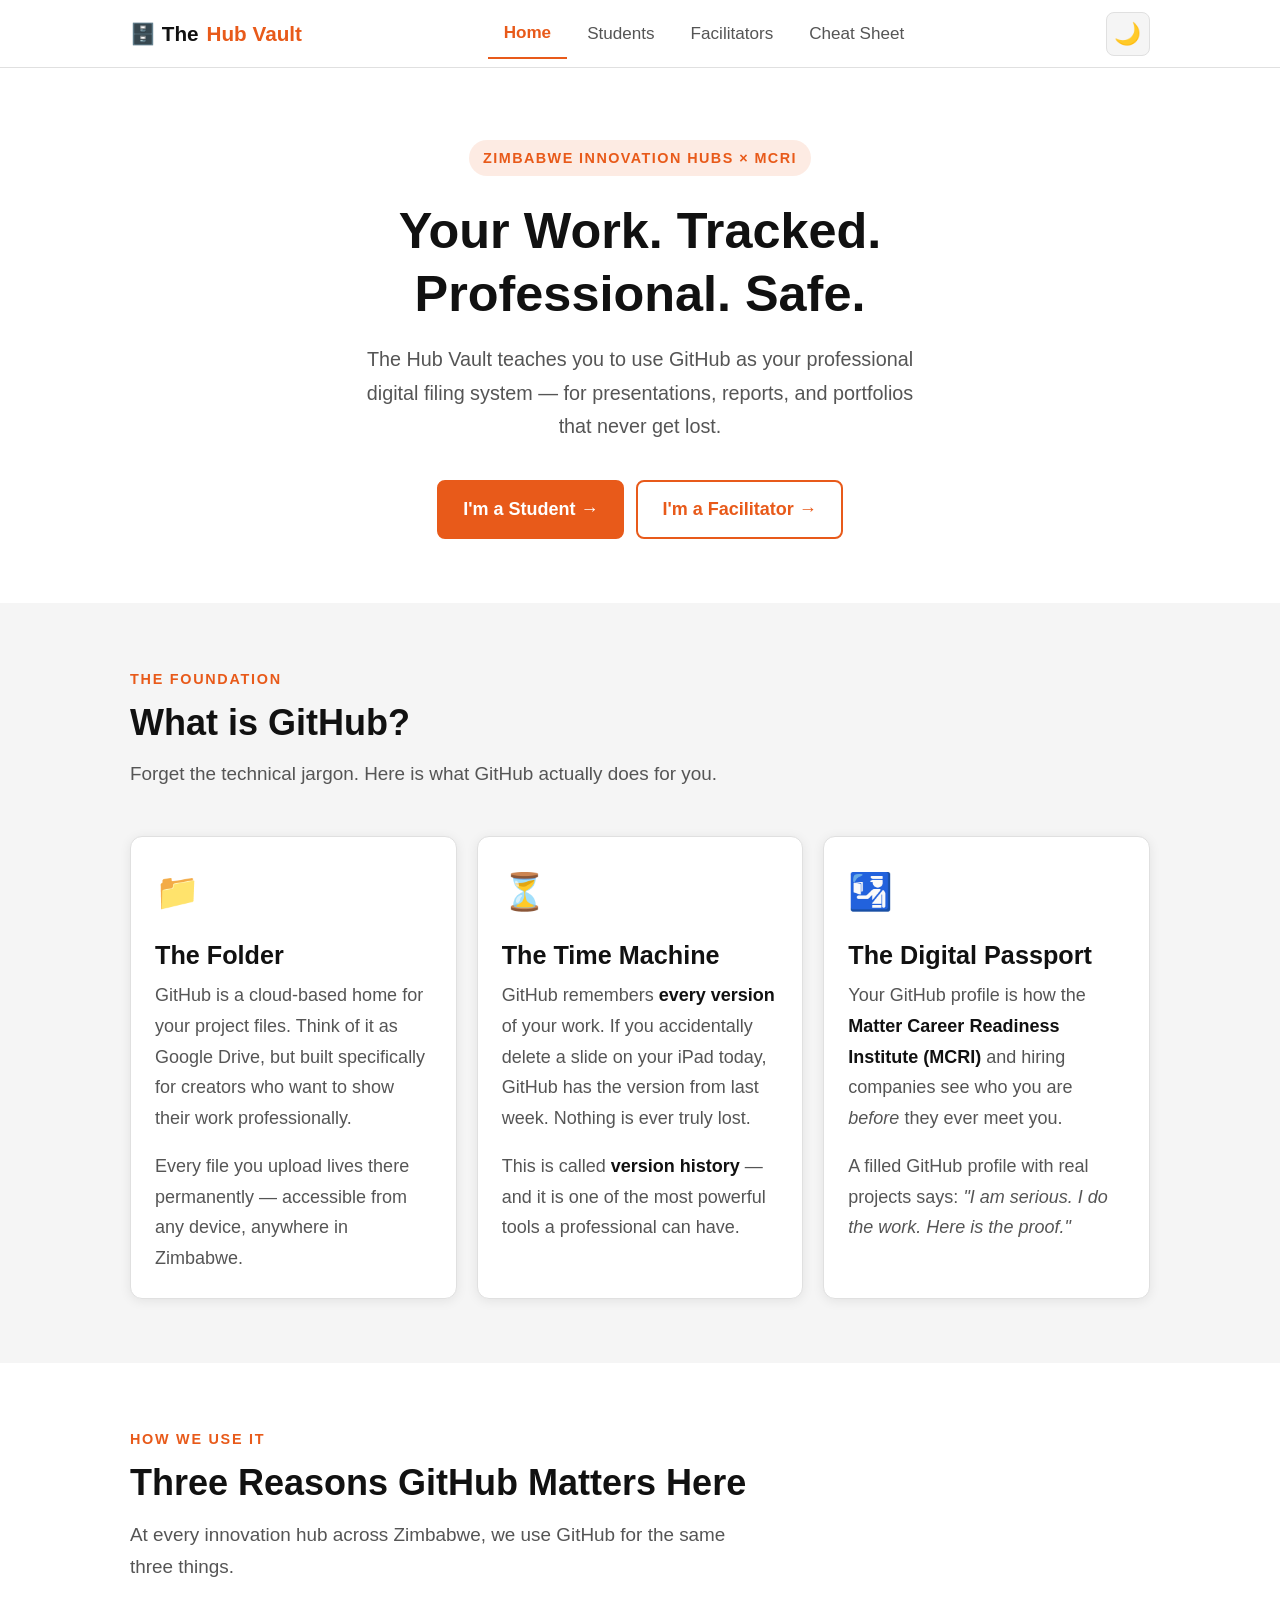
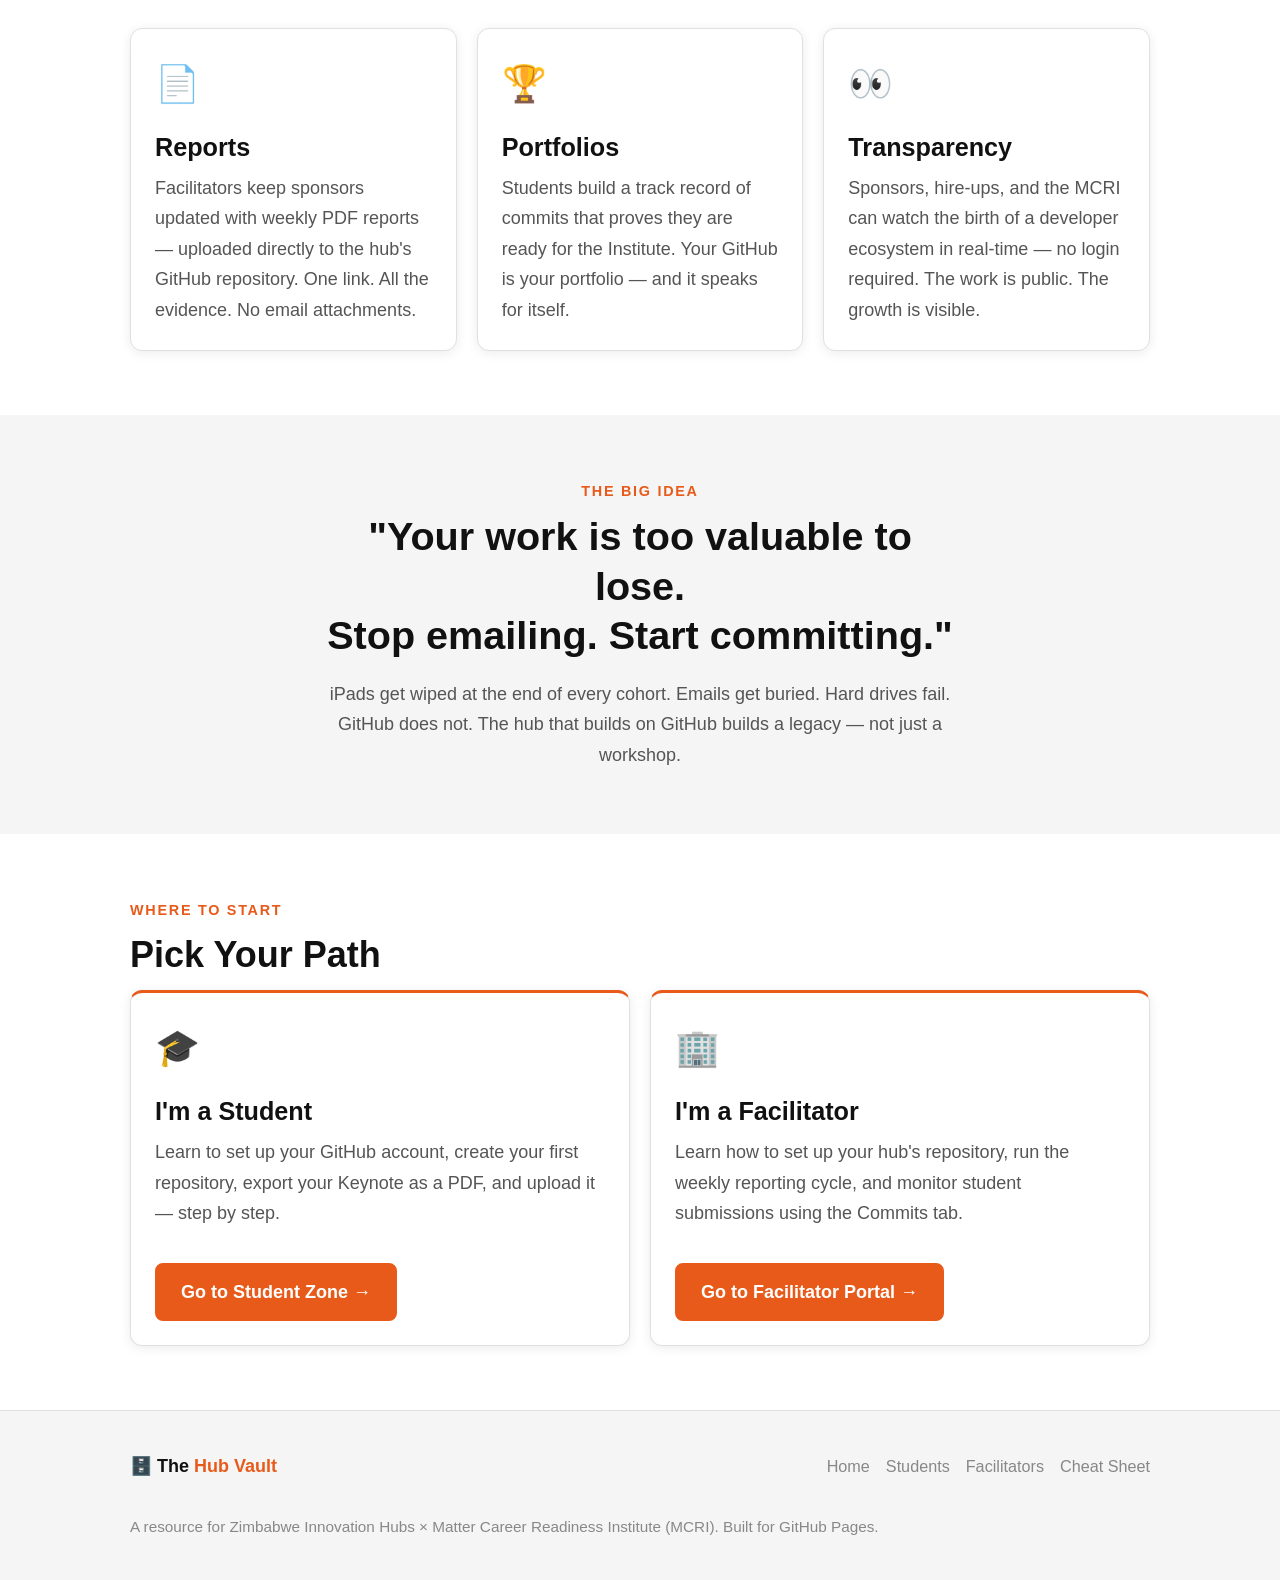
==== index.html @ 4fd66917 "First commit" ====
<!DOCTYPE html>
<html lang="en">
<head>
  <meta charset="UTF-8" />
  <meta name="viewport" content="width=device-width, initial-scale=1.0" />
  <title>The Hub Vault — Home</title>
  <meta name="description" content="The Hub Vault bridges Zimbabwe's innovation hubs with the Matter Career Readiness Institute. Learn to use GitHub as your professional digital vault." />
  <link rel="stylesheet" href="assets/css/style.css" />
  <!-- Prevent theme flash -->
  <script>
    (function(){
      var t = localStorage.getItem('hub-vault-theme') ||
              (window.matchMedia('(prefers-color-scheme: dark)').matches ? 'dark' : 'light');
      document.documentElement.setAttribute('data-theme', t);
    })();
  </script>
</head>
<body>

  <!-- ── Header ─────────────────────────────────────────── -->
  <header class="site-header">
    <div class="container nav-inner">
      <a href="index.html" class="nav-logo">
        🗄️ The <span>Hub Vault</span>
      </a>

      <nav aria-label="Main navigation">
        <ul class="nav-links">
          <li><a href="index.html">Home</a></li>
          <li><a href="student-zone.html">Students</a></li>
          <li><a href="facilitator-portal.html">Facilitators</a></li>
          <li><a href="cheat-sheet.html">Cheat Sheet</a></li>
        </ul>
      </nav>

      <div class="nav-right">
        <button class="theme-toggle" id="theme-toggle" aria-label="Toggle light/dark mode">🌙</button>
        <button class="hamburger" id="hamburger" aria-label="Open navigation" aria-expanded="false">
          <span></span><span></span><span></span>
        </button>
      </div>
    </div>

    <!-- Mobile nav -->
    <nav class="nav-mobile" id="nav-mobile" aria-label="Mobile navigation">
      <a href="index.html">🏠 Home</a>
      <a href="student-zone.html">🎓 Students</a>
      <a href="facilitator-portal.html">🏢 Facilitators</a>
      <a href="cheat-sheet.html">📋 Cheat Sheet</a>
    </nav>
  </header>

  <!-- ── Hero ───────────────────────────────────────────── -->
  <section class="hero">
    <div class="container">
      <span class="hero-eyebrow">Zimbabwe Innovation Hubs × MCRI</span>
      <h1>Your Work. Tracked.<br/>Professional. Safe.</h1>
      <p class="hero-sub">
        The Hub Vault teaches you to use GitHub as your professional digital filing system — for presentations, reports, and portfolios that never get lost.
      </p>
      <div class="hero-actions">
        <a href="student-zone.html" class="btn btn-primary">I'm a Student →</a>
        <a href="facilitator-portal.html" class="btn btn-secondary">I'm a Facilitator →</a>
      </div>
    </div>
  </section>

  <!-- ── The Foundation ─────────────────────────────────── -->
  <section class="section section-alt">
    <div class="container">
      <p class="section-label">The Foundation</p>
      <h2 class="section-title">What is GitHub?</h2>
      <p class="section-subtitle">
        Forget the technical jargon. Here is what GitHub actually does for you.
      </p>

      <div class="card-grid">

        <div class="card">
          <span class="card-icon">📁</span>
          <h3>The Folder</h3>
          <p>
            GitHub is a cloud-based home for your project files. Think of it as Google Drive, but built specifically for creators who want to show their work professionally.
          </p>
          <p>
            Every file you upload lives there permanently — accessible from any device, anywhere in Zimbabwe.
          </p>
        </div>

        <div class="card">
          <span class="card-icon">⏳</span>
          <h3>The Time Machine</h3>
          <p>
            GitHub remembers <strong>every version</strong> of your work. If you accidentally delete a slide on your iPad today, GitHub has the version from last week. Nothing is ever truly lost.
          </p>
          <p>
            This is called <strong>version history</strong> — and it is one of the most powerful tools a professional can have.
          </p>
        </div>

        <div class="card">
          <span class="card-icon">🛂</span>
          <h3>The Digital Passport</h3>
          <p>
            Your GitHub profile is how the <strong>Matter Career Readiness Institute (MCRI)</strong> and hiring companies see who you are <em>before</em> they ever meet you.
          </p>
          <p>
            A filled GitHub profile with real projects says: <em>"I am serious. I do the work. Here is the proof."</em>
          </p>
        </div>

      </div>
    </div>
  </section>

  <!-- ── How We Use It ──────────────────────────────────── -->
  <section class="section">
    <div class="container">
      <p class="section-label">How We Use It</p>
      <h2 class="section-title">Three Reasons GitHub Matters Here</h2>
      <p class="section-subtitle">
        At every innovation hub across Zimbabwe, we use GitHub for the same three things.
      </p>

      <div class="card-grid">

        <div class="card">
          <span class="card-icon">📄</span>
          <h3>Reports</h3>
          <p>
            Facilitators keep sponsors updated with weekly PDF reports — uploaded directly to the hub's GitHub repository. One link. All the evidence. No email attachments.
          </p>
        </div>

        <div class="card">
          <span class="card-icon">🏆</span>
          <h3>Portfolios</h3>
          <p>
            Students build a track record of commits that proves they are ready for the Institute. Your GitHub is your portfolio — and it speaks for itself.
          </p>
        </div>

        <div class="card">
          <span class="card-icon">👀</span>
          <h3>Transparency</h3>
          <p>
            Sponsors, hire-ups, and the MCRI can watch the birth of a developer ecosystem in real-time — no login required. The work is public. The growth is visible.
          </p>
        </div>

      </div>
    </div>
  </section>

  <!-- ── Big Idea Quote ──────────────────────────────────── -->
  <section class="section section-alt">
    <div class="container" style="text-align: center; max-width: 720px;">
      <p class="section-label">The Big Idea</p>
      <h2 style="font-size: clamp(1.4rem, 4vw, 2.2rem); margin-bottom: 1rem;">
        "Your work is too valuable to lose.<br/>
        Stop emailing. Start committing."
      </h2>
      <p>
        iPads get wiped at the end of every cohort. Emails get buried. Hard drives fail. GitHub does not. The hub that builds on GitHub builds a legacy — not just a workshop.
      </p>
    </div>
  </section>

  <!-- ── CTA Cards ───────────────────────────────────────── -->
  <section class="section">
    <div class="container">
      <p class="section-label">Where to Start</p>
      <h2 class="section-title">Pick Your Path</h2>
      <div class="card-grid-2">

        <div class="card" style="border-top: 3px solid var(--accent);">
          <span class="card-icon">🎓</span>
          <h3>I'm a Student</h3>
          <p>
            Learn to set up your GitHub account, create your first repository, export your Keynote as a PDF, and upload it — step by step.
          </p>
          <a href="student-zone.html" class="btn btn-primary" style="margin-top: 16px;">Go to Student Zone →</a>
        </div>

        <div class="card" style="border-top: 3px solid var(--accent);">
          <span class="card-icon">🏢</span>
          <h3>I'm a Facilitator</h3>
          <p>
            Learn how to set up your hub's repository, run the weekly reporting cycle, and monitor student submissions using the Commits tab.
          </p>
          <a href="facilitator-portal.html" class="btn btn-primary" style="margin-top: 16px;">Go to Facilitator Portal →</a>
        </div>

      </div>
    </div>
  </section>

  <!-- ── Footer ─────────────────────────────────────────── -->
  <footer class="site-footer">
    <div class="container">
      <div class="footer-inner">
        <div class="footer-brand">🗄️ The <span>Hub Vault</span></div>
        <ul class="footer-links">
          <li><a href="index.html">Home</a></li>
          <li><a href="student-zone.html">Students</a></li>
          <li><a href="facilitator-portal.html">Facilitators</a></li>
          <li><a href="cheat-sheet.html">Cheat Sheet</a></li>
        </ul>
        <p class="footer-copy">
          A resource for Zimbabwe Innovation Hubs × Matter Career Readiness Institute (MCRI). Built for GitHub Pages.
        </p>
      </div>
    </div>
  </footer>

  <script src="assets/js/main.js"></script>
</body>
</html>
---- assets/css/style.css ----
/* ============================================================
   THE HUB VAULT — Main Stylesheet
   Dark/Light theme, Orange accent, Mobile-first, Tap-friendly
   ============================================================ */

/* ── CSS Variables ─────────────────────────────────────────── */
:root {
  --bg-primary: #ffffff;
  --bg-secondary: #f5f5f5;
  --bg-card: #ffffff;
  --text-primary: #111111;
  --text-secondary: #555555;
  --text-muted: #888888;
  --accent: #e85a1a;
  --accent-hover: #ff6b2b;
  --accent-light: rgba(232, 90, 26, 0.12);
  --border: #e0e0e0;
  --shadow: rgba(0, 0, 0, 0.08);
  --shadow-card: 0 2px 12px rgba(0, 0, 0, 0.08);
  --radius: 12px;
  --radius-sm: 8px;
  --nav-height: 68px;
  --transition: 0.2s ease;
}

[data-theme="dark"] {
  --bg-primary: #0f0f0f;
  --bg-secondary: #1a1a1a;
  --bg-card: #242424;
  --text-primary: #f0f0f0;
  --text-secondary: #a0a0a0;
  --text-muted: #666666;
  --accent: #ff6b2b;
  --accent-hover: #ff8c55;
  --accent-light: rgba(255, 107, 43, 0.12);
  --border: #333333;
  --shadow: rgba(0, 0, 0, 0.3);
  --shadow-card: 0 2px 12px rgba(0, 0, 0, 0.3);
}

/* ── Reset & Base ──────────────────────────────────────────── */
*, *::before, *::after {
  box-sizing: border-box;
  margin: 0;
  padding: 0;
}

html {
  font-size: 18px;
  scroll-behavior: smooth;
  -webkit-text-size-adjust: 100%;
}

body {
  font-family: -apple-system, BlinkMacSystemFont, 'Segoe UI', Roboto, Helvetica, Arial, sans-serif;
  background-color: var(--bg-primary);
  color: var(--text-primary);
  line-height: 1.7;
  transition: background-color var(--transition), color var(--transition);
  min-height: 100vh;
}

img {
  max-width: 100%;
  height: auto;
  display: block;
}

a {
  color: var(--accent);
  text-decoration: none;
}

a:hover, a:focus {
  color: var(--accent-hover);
  text-decoration: underline;
}

ul, ol {
  padding-left: 1.5rem;
}

/* ── Typography ────────────────────────────────────────────── */
h1, h2, h3, h4 {
  line-height: 1.25;
  font-weight: 700;
  color: var(--text-primary);
}

h1 { font-size: clamp(1.8rem, 5vw, 2.8rem); }
h2 { font-size: clamp(1.4rem, 4vw, 2rem); }
h3 { font-size: clamp(1.1rem, 3vw, 1.4rem); }
h4 { font-size: 1.05rem; }

p { margin-bottom: 1rem; color: var(--text-secondary); }
p:last-child { margin-bottom: 0; }

strong { color: var(--text-primary); font-weight: 600; }

/* ── Layout ────────────────────────────────────────────────── */
.container {
  width: 100%;
  max-width: 1100px;
  margin: 0 auto;
  padding: 0 20px;
}

.section {
  padding: 64px 0;
}

.section-alt {
  background-color: var(--bg-secondary);
}

.section-label {
  font-size: 0.8rem;
  font-weight: 700;
  letter-spacing: 0.12em;
  text-transform: uppercase;
  color: var(--accent);
  margin-bottom: 0.5rem;
}

.section-title {
  margin-bottom: 0.75rem;
}

.section-subtitle {
  font-size: 1.05rem;
  color: var(--text-secondary);
  max-width: 640px;
  margin-bottom: 2.5rem;
}

/* ── Navigation ────────────────────────────────────────────── */
.site-header {
  position: sticky;
  top: 0;
  z-index: 100;
  height: var(--nav-height);
  background-color: var(--bg-primary);
  border-bottom: 1px solid var(--border);
  transition: background-color var(--transition), border-color var(--transition);
}

.nav-inner {
  display: flex;
  align-items: center;
  justify-content: space-between;
  height: 100%;
}

.nav-logo {
  font-size: 1.15rem;
  font-weight: 800;
  color: var(--text-primary);
  text-decoration: none;
  display: flex;
  align-items: center;
  gap: 8px;
  flex-shrink: 0;
}

.nav-logo span {
  color: var(--accent);
}

.nav-links {
  display: flex;
  align-items: center;
  gap: 4px;
  list-style: none;
  padding: 0;
  margin: 0;
}

.nav-links a {
  display: block;
  padding: 10px 16px;
  color: var(--text-secondary);
  font-weight: 500;
  font-size: 0.95rem;
  border-radius: var(--radius-sm);
  transition: color var(--transition), background-color var(--transition);
  white-space: nowrap;
  text-decoration: none;
}

.nav-links a:hover,
.nav-links a:focus {
  color: var(--accent);
  background-color: var(--accent-light);
  text-decoration: none;
}

.nav-links a.active {
  color: var(--accent);
  font-weight: 700;
  border-bottom: 2px solid var(--accent);
  border-radius: 0;
}

.nav-right {
  display: flex;
  align-items: center;
  gap: 8px;
}

/* Theme toggle button */
.theme-toggle {
  width: 44px;
  height: 44px;
  display: flex;
  align-items: center;
  justify-content: center;
  background: var(--bg-secondary);
  border: 1px solid var(--border);
  border-radius: var(--radius-sm);
  cursor: pointer;
  font-size: 1.2rem;
  transition: background-color var(--transition), border-color var(--transition);
  flex-shrink: 0;
}

.theme-toggle:hover {
  background-color: var(--accent-light);
  border-color: var(--accent);
}

/* Hamburger */
.hamburger {
  display: none;
  width: 44px;
  height: 44px;
  flex-direction: column;
  align-items: center;
  justify-content: center;
  gap: 5px;
  background: none;
  border: 1px solid var(--border);
  border-radius: var(--radius-sm);
  cursor: pointer;
  padding: 0;
}

.hamburger span {
  display: block;
  width: 22px;
  height: 2px;
  background-color: var(--text-primary);
  border-radius: 2px;
  transition: transform var(--transition), opacity var(--transition);
}

.hamburger.open span:nth-child(1) { transform: translateY(7px) rotate(45deg); }
.hamburger.open span:nth-child(2) { opacity: 0; }
.hamburger.open span:nth-child(3) { transform: translateY(-7px) rotate(-45deg); }

/* Mobile nav dropdown */
.nav-mobile {
  display: none;
  position: absolute;
  top: var(--nav-height);
  left: 0;
  right: 0;
  background-color: var(--bg-primary);
  border-bottom: 1px solid var(--border);
  padding: 12px 20px 20px;
  z-index: 99;
}

.nav-mobile.open {
  display: block;
}

.nav-mobile a {
  display: block;
  padding: 14px 16px;
  color: var(--text-secondary);
  font-weight: 500;
  font-size: 1rem;
  border-radius: var(--radius-sm);
  margin-bottom: 4px;
  transition: color var(--transition), background-color var(--transition);
  text-decoration: none;
}

.nav-mobile a:hover,
.nav-mobile a.active {
  color: var(--accent);
  background-color: var(--accent-light);
  text-decoration: none;
}

/* ── Hero ──────────────────────────────────────────────────── */
.hero {
  padding: 72px 0 64px;
  text-align: center;
}

.hero-eyebrow {
  display: inline-block;
  background-color: var(--accent-light);
  color: var(--accent);
  font-size: 0.8rem;
  font-weight: 700;
  letter-spacing: 0.1em;
  text-transform: uppercase;
  padding: 6px 14px;
  border-radius: 100px;
  margin-bottom: 1.25rem;
}

.hero h1 {
  margin-bottom: 1rem;
}

.hero-sub {
  font-size: 1.1rem;
  color: var(--text-secondary);
  max-width: 580px;
  margin: 0 auto 2rem;
}

.hero-actions {
  display: flex;
  flex-wrap: wrap;
  gap: 12px;
  justify-content: center;
}

/* ── Buttons ───────────────────────────────────────────────── */
.btn {
  display: inline-flex;
  align-items: center;
  justify-content: center;
  gap: 8px;
  min-height: 48px;
  padding: 12px 24px;
  font-size: 1rem;
  font-weight: 600;
  border-radius: var(--radius-sm);
  border: 2px solid transparent;
  cursor: pointer;
  transition: background-color var(--transition), color var(--transition), border-color var(--transition);
  text-decoration: none;
  white-space: nowrap;
}

.btn-primary {
  background-color: var(--accent);
  color: #ffffff;
  border-color: var(--accent);
}

.btn-primary:hover, .btn-primary:focus {
  background-color: var(--accent-hover);
  border-color: var(--accent-hover);
  color: #ffffff;
  text-decoration: none;
}

.btn-secondary {
  background-color: transparent;
  color: var(--accent);
  border-color: var(--accent);
}

.btn-secondary:hover, .btn-secondary:focus {
  background-color: var(--accent-light);
  text-decoration: none;
}

/* ── Cards ─────────────────────────────────────────────────── */
.card-grid {
  display: grid;
  grid-template-columns: repeat(auto-fit, minmax(280px, 1fr));
  gap: 20px;
}

.card-grid-2 {
  display: grid;
  grid-template-columns: repeat(auto-fit, minmax(320px, 1fr));
  gap: 20px;
}

.card {
  background-color: var(--bg-card);
  border: 1px solid var(--border);
  border-radius: var(--radius);
  padding: 24px;
  box-shadow: var(--shadow-card);
  transition: border-color var(--transition), box-shadow var(--transition);
}

.card:hover {
  border-color: var(--accent);
  box-shadow: 0 4px 20px var(--shadow);
}

.card-icon {
  font-size: 2rem;
  margin-bottom: 1rem;
  display: block;
}

.card h3 {
  margin-bottom: 0.5rem;
}

/* ── Steps / Pipeline ──────────────────────────────────────── */
.steps-list {
  list-style: none;
  padding: 0;
  display: flex;
  flex-direction: column;
  gap: 0;
}

.step-item {
  display: flex;
  gap: 20px;
  position: relative;
}

.step-item + .step-item {
  margin-top: 0;
}

.step-connector {
  display: flex;
  flex-direction: column;
  align-items: center;
  flex-shrink: 0;
}

.step-number {
  width: 44px;
  height: 44px;
  background-color: var(--accent);
  color: #ffffff;
  border-radius: 50%;
  display: flex;
  align-items: center;
  justify-content: center;
  font-weight: 800;
  font-size: 1rem;
  flex-shrink: 0;
  z-index: 1;
}

.step-line {
  width: 2px;
  flex: 1;
  background-color: var(--border);
  margin: 4px 0;
  min-height: 24px;
}

.step-item:last-child .step-line {
  display: none;
}

.step-content {
  padding-bottom: 32px;
  flex: 1;
}

.step-content h3 {
  margin-bottom: 0.5rem;
  padding-top: 8px;
}

/* ── Image Placeholder ─────────────────────────────────────── */
.img-placeholder {
  border: 2px dashed var(--border);
  border-radius: var(--radius-sm);
  padding: 28px 20px;
  text-align: center;
  color: var(--text-muted);
  font-size: 0.9rem;
  font-style: italic;
  background-color: var(--bg-secondary);
  margin: 16px 0;
}

.img-placeholder::before {
  content: "📷";
  display: block;
  font-size: 1.5rem;
  margin-bottom: 8px;
  font-style: normal;
}

/* ── Callout / Alert ───────────────────────────────────────── */
.callout {
  border-left: 4px solid var(--accent);
  background-color: var(--accent-light);
  border-radius: 0 var(--radius-sm) var(--radius-sm) 0;
  padding: 16px 20px;
  margin: 20px 0;
}

.callout-warning {
  border-left-color: #f59e0b;
  background-color: rgba(245, 158, 11, 0.1);
}

.callout strong {
  color: var(--accent);
  display: block;
  margin-bottom: 4px;
}

.callout-warning strong {
  color: #f59e0b;
}

/* ── Checklist ─────────────────────────────────────────────── */
.checklist {
  list-style: none;
  padding: 0;
  display: flex;
  flex-direction: column;
  gap: 12px;
}

.checklist li {
  display: flex;
  align-items: flex-start;
  gap: 12px;
}

.checklist input[type="checkbox"] {
  width: 22px;
  height: 22px;
  flex-shrink: 0;
  accent-color: var(--accent);
  cursor: pointer;
  margin-top: 2px;
}

.checklist label {
  cursor: pointer;
  color: var(--text-secondary);
  line-height: 1.5;
}

.checklist input:checked + label {
  text-decoration: line-through;
  color: var(--text-muted);
}

/* ── Table ─────────────────────────────────────────────────── */
.table-wrap {
  overflow-x: auto;
  border-radius: var(--radius);
  border: 1px solid var(--border);
}

table {
  width: 100%;
  border-collapse: collapse;
  font-size: 0.95rem;
}

thead {
  background-color: var(--accent);
  color: #ffffff;
}

thead th {
  padding: 14px 16px;
  text-align: left;
  font-weight: 700;
}

tbody tr {
  border-bottom: 1px solid var(--border);
}

tbody tr:last-child {
  border-bottom: none;
}

tbody td {
  padding: 14px 16px;
  color: var(--text-secondary);
}

tbody tr:nth-child(even) {
  background-color: var(--bg-secondary);
}

code {
  font-family: 'SF Mono', 'Fira Code', 'Courier New', monospace;
  font-size: 0.85em;
  background-color: var(--bg-secondary);
  color: var(--accent);
  padding: 2px 6px;
  border-radius: 4px;
  border: 1px solid var(--border);
}

/* ── Glossary ──────────────────────────────────────────────── */
.glossary-grid {
  display: grid;
  grid-template-columns: repeat(auto-fit, minmax(240px, 1fr));
  gap: 16px;
}

.glossary-term {
  background-color: var(--bg-card);
  border: 1px solid var(--border);
  border-top: 3px solid var(--accent);
  border-radius: var(--radius);
  padding: 20px;
}

.glossary-term dt {
  font-weight: 800;
  font-size: 1.05rem;
  color: var(--text-primary);
  margin-bottom: 6px;
}

.glossary-term dd {
  color: var(--text-secondary);
  font-size: 0.95rem;
  margin: 0;
}

/* ── Troubleshoot ──────────────────────────────────────────── */
.trouble-card {
  background-color: var(--bg-card);
  border: 1px solid var(--border);
  border-radius: var(--radius);
  padding: 24px;
  margin-bottom: 16px;
}

.trouble-card h3 {
  margin-bottom: 0.5rem;
  display: flex;
  align-items: center;
  gap: 10px;
}

.trouble-badge {
  font-size: 0.7rem;
  font-weight: 700;
  text-transform: uppercase;
  letter-spacing: 0.08em;
  background-color: var(--accent-light);
  color: var(--accent);
  padding: 3px 8px;
  border-radius: 4px;
}

/* ── CTA Section ───────────────────────────────────────────── */
.cta-section {
  background-color: var(--accent);
  color: #ffffff;
  text-align: center;
  padding: 64px 0;
}

.cta-section h2 {
  color: #ffffff;
  margin-bottom: 0.75rem;
}

.cta-section p {
  color: rgba(255,255,255,0.85);
  margin-bottom: 2rem;
}

.cta-section .btn-primary {
  background-color: #ffffff;
  color: var(--accent);
  border-color: #ffffff;
}

.cta-section .btn-primary:hover {
  background-color: rgba(255,255,255,0.9);
}

.cta-section .btn-secondary {
  color: #ffffff;
  border-color: rgba(255,255,255,0.6);
}

.cta-section .btn-secondary:hover {
  background-color: rgba(255,255,255,0.15);
}

/* ── Page Header ───────────────────────────────────────────── */
.page-header {
  background: linear-gradient(135deg, var(--bg-secondary) 0%, var(--bg-primary) 100%);
  border-bottom: 1px solid var(--border);
  padding: 48px 0 40px;
}

.page-header .section-label { margin-bottom: 0.5rem; }
.page-header h1 { margin-bottom: 0.75rem; }
.page-header p { margin-bottom: 0; max-width: 600px; }

/* ── Footer ────────────────────────────────────────────────── */
.site-footer {
  background-color: var(--bg-secondary);
  border-top: 1px solid var(--border);
  padding: 40px 0;
  margin-top: 0;
}

.footer-inner {
  display: flex;
  flex-wrap: wrap;
  gap: 24px;
  align-items: center;
  justify-content: space-between;
}

.footer-brand {
  font-weight: 800;
  color: var(--text-primary);
}

.footer-brand span { color: var(--accent); }

.footer-links {
  display: flex;
  flex-wrap: wrap;
  gap: 16px;
  list-style: none;
  padding: 0;
}

.footer-links a {
  color: var(--text-muted);
  font-size: 0.9rem;
  transition: color var(--transition);
  text-decoration: none;
}

.footer-links a:hover { color: var(--accent); }

.footer-copy {
  color: var(--text-muted);
  font-size: 0.85rem;
  width: 100%;
  margin-top: 8px;
}

/* ── Sponsor Subsection ────────────────────────────────────── */
.sponsor-card {
  background: linear-gradient(135deg, var(--accent-light) 0%, var(--bg-secondary) 100%);
  border: 2px solid var(--accent);
  border-radius: var(--radius);
  padding: 32px;
}

.sponsor-card h2 {
  color: var(--accent);
  margin-bottom: 0.75rem;
}

/* ── Responsive ────────────────────────────────────────────── */

/* Tablet + iPad portrait (≤900px) → hamburger */
@media (max-width: 900px) {
  .nav-links {
    display: none;
  }

  .hamburger {
    display: flex;
  }
}

/* Mobile (≤600px) */
@media (max-width: 600px) {
  html { font-size: 16px; }

  .section { padding: 48px 0; }

  .hero { padding: 48px 0 40px; }

  .card { padding: 18px; }

  .btn { width: 100%; justify-content: center; }

  .hero-actions { flex-direction: column; align-items: stretch; }

  .footer-inner { flex-direction: column; align-items: flex-start; }

  .page-header { padding: 36px 0 28px; }
}

/* Wide screens */
@media (min-width: 1200px) {
  .container { padding: 0 40px; }
}
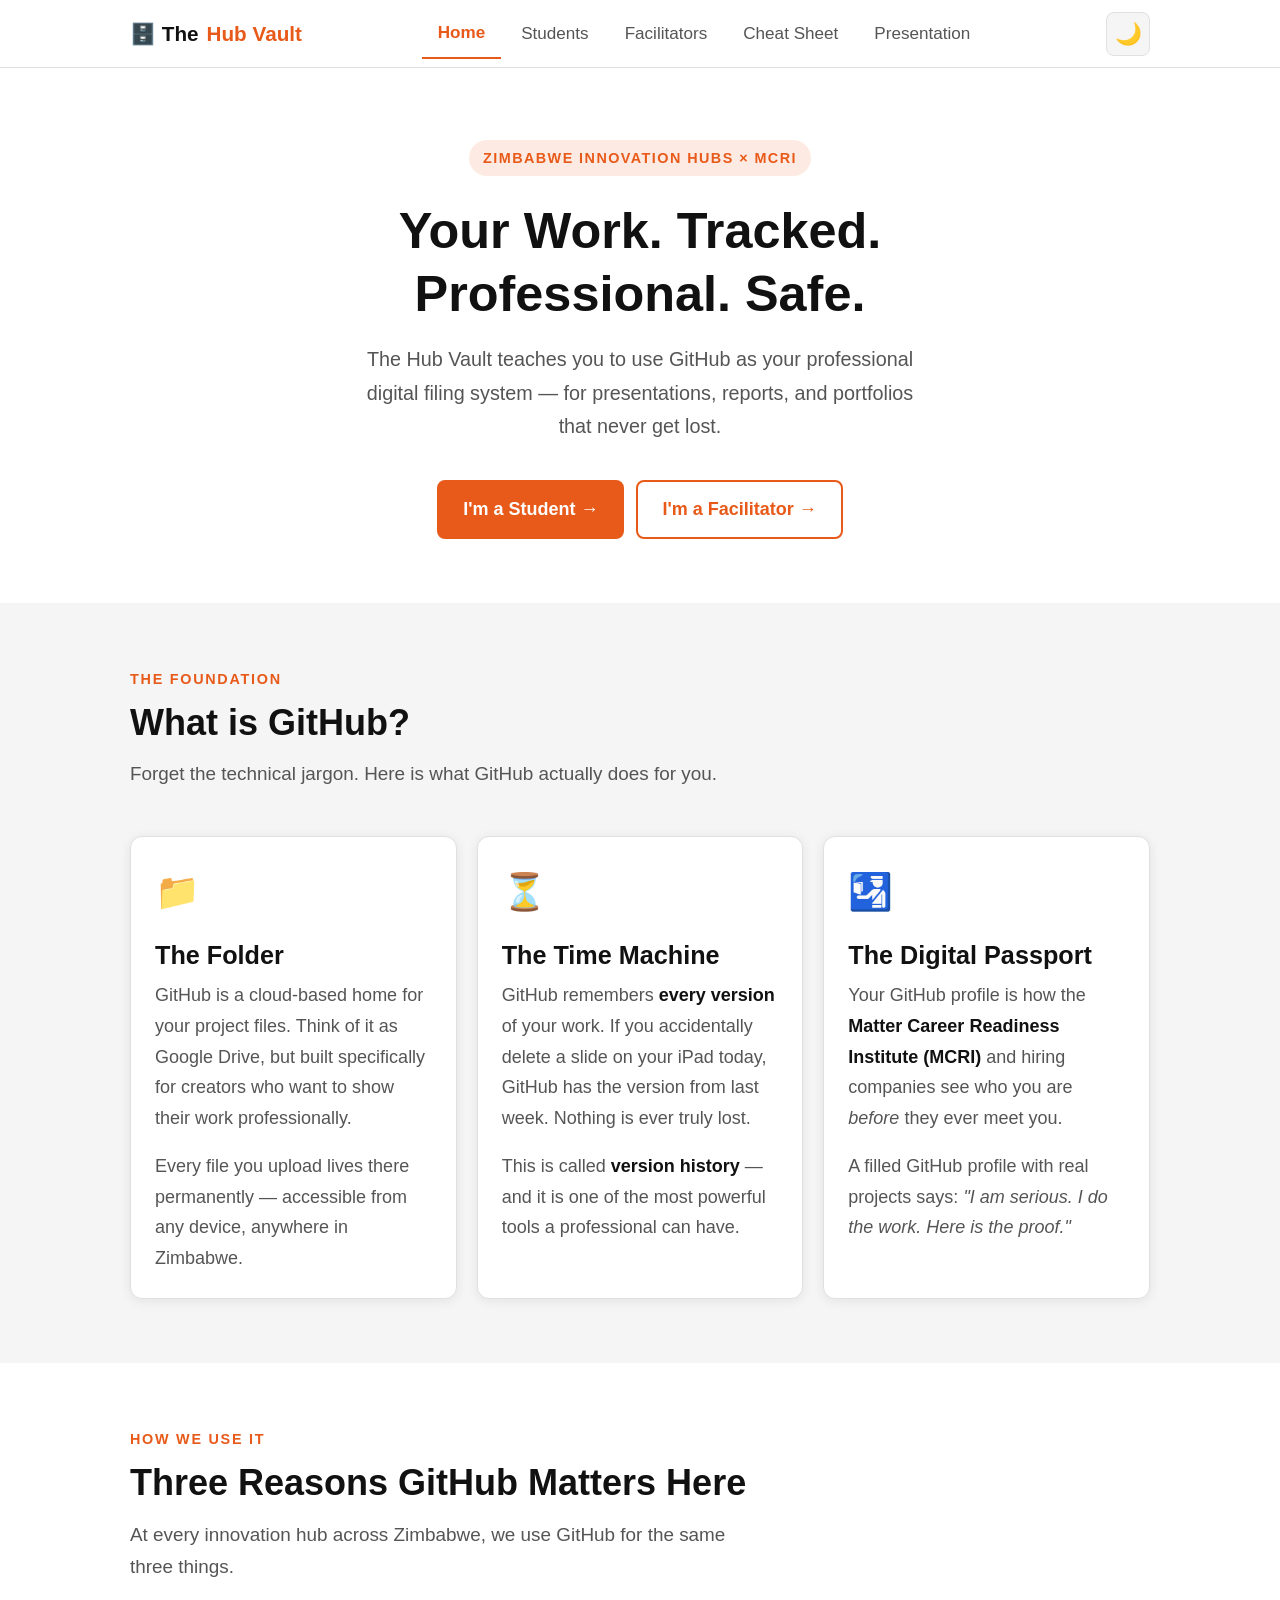
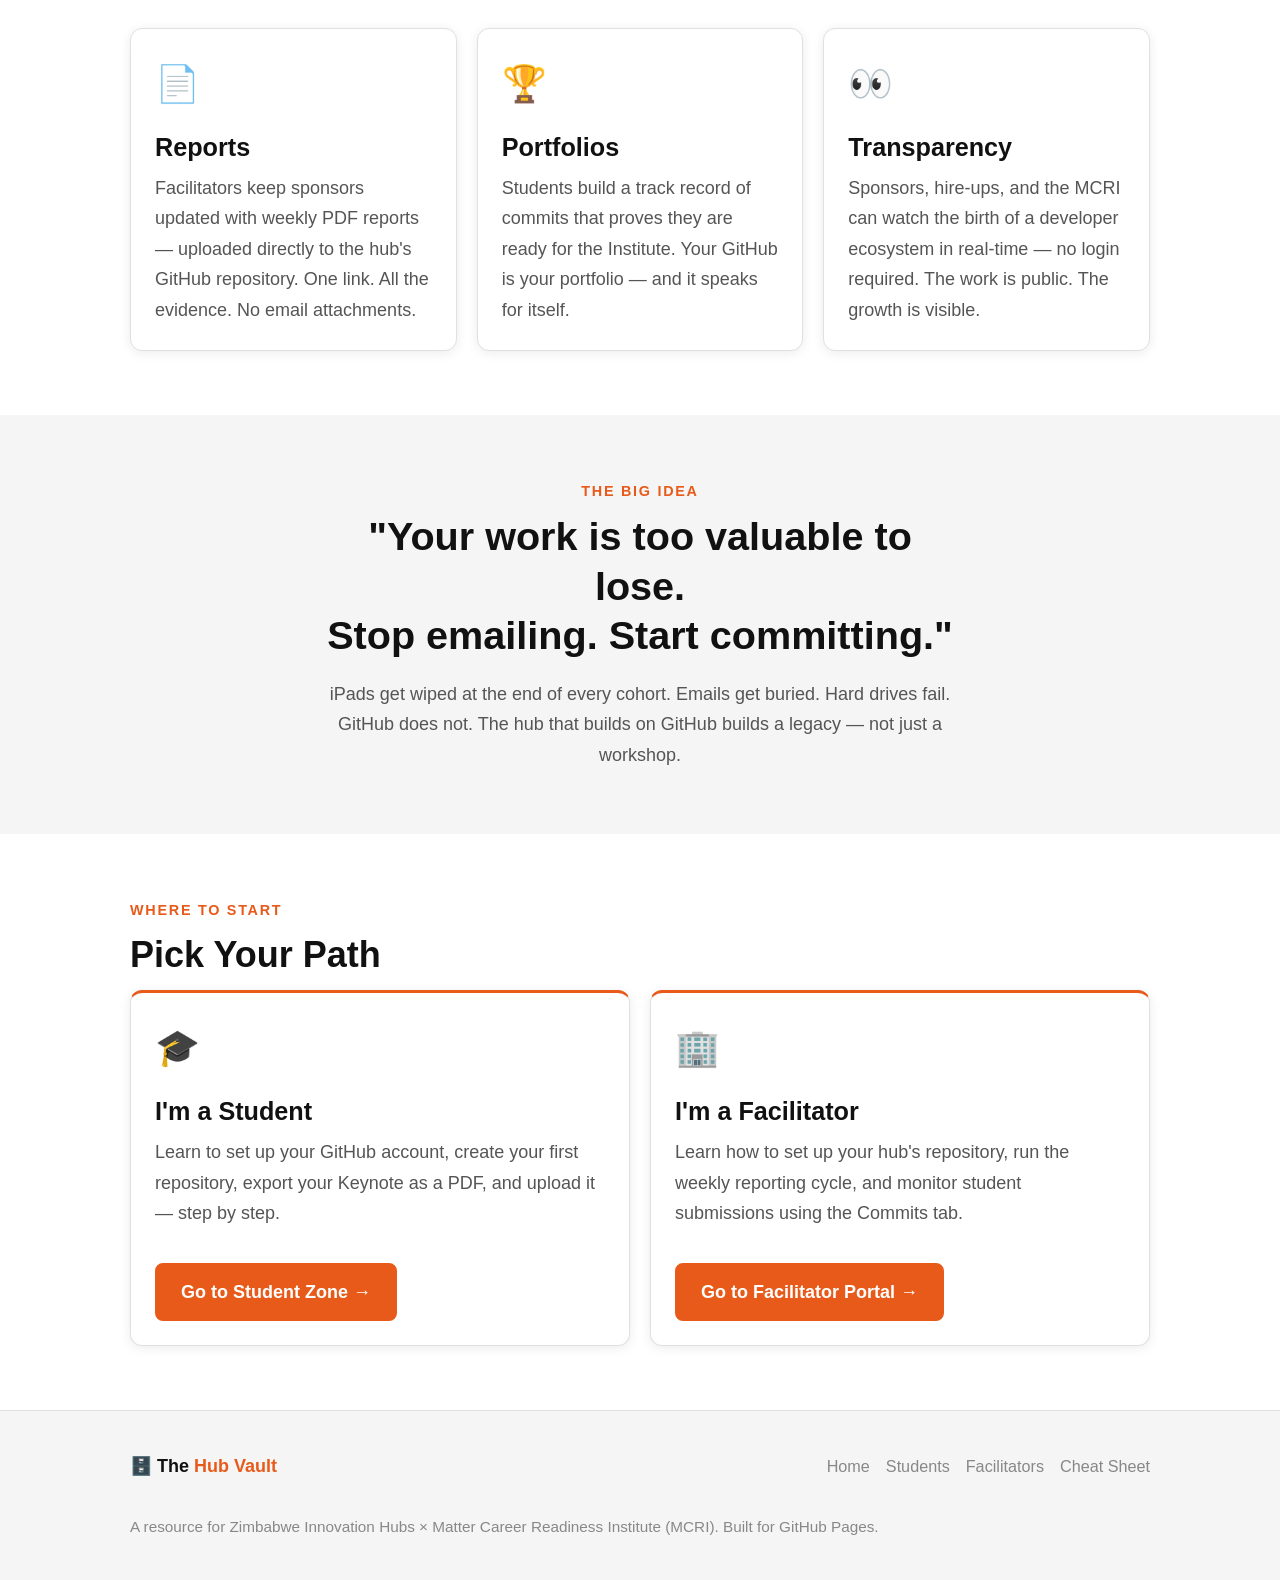
==== commit 264ca0d2: "Added a link to the presentation" ====
--- a/index.html
+++ b/index.html
@@ -30,6 +30,7 @@
           <li><a href="student-zone.html">Students</a></li>
           <li><a href="facilitator-portal.html">Facilitators</a></li>
           <li><a href="cheat-sheet.html">Cheat Sheet</a></li>
+          <li><a href="/docs/presenttion/hub-workshop-presentation.html">Presentation</a></li>
         </ul>
       </nav>
 
